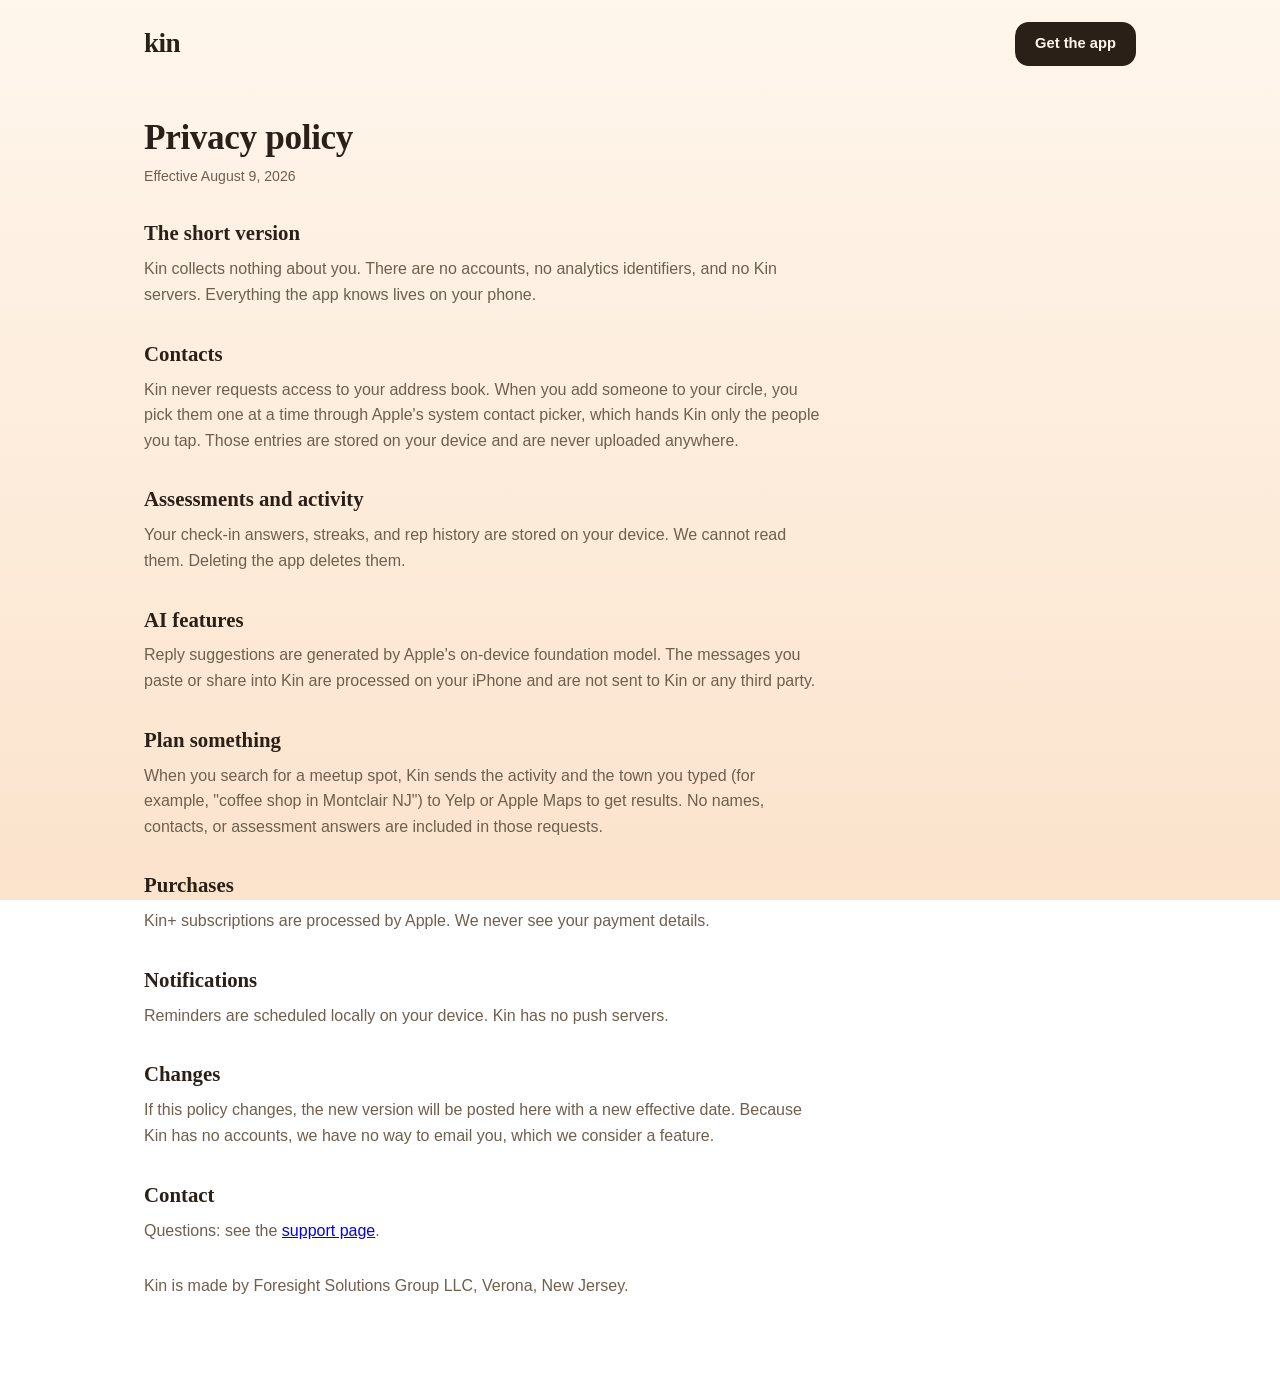
==== privacy.html @ 1153093e "Kin marketing site: static one-pager with privacy, terms, support Dawn palette and serif display por" ====
<!doctype html>
<html lang="en">
<head>
<meta charset="utf-8">
<meta name="viewport" content="width=device-width, initial-scale=1">
<title>Privacy — Kin</title>
<link rel="icon" type="image/png" href="assets/icon.png">
<link rel="stylesheet" href="styles.css">
</head>
<body>
<div class="wrap">
  <nav>
    <a class="wordmark" href="/">kin</a>
    <a class="nav-cta" href="index.html#get">Get the app</a>
  </nav>

  <div class="legal">
    <h1>Privacy policy</h1>
    <p class="small">Effective August 9, 2026</p>

    <h2>The short version</h2>
    <p>Kin collects nothing about you. There are no accounts, no analytics
    identifiers, and no Kin servers. Everything the app knows lives on your
    phone.</p>

    <h2>Contacts</h2>
    <p>Kin never requests access to your address book. When you add someone to
    your circle, you pick them one at a time through Apple's system contact
    picker, which hands Kin only the people you tap. Those entries are stored
    on your device and are never uploaded anywhere.</p>

    <h2>Assessments and activity</h2>
    <p>Your check-in answers, streaks, and rep history are stored on your
    device. We cannot read them. Deleting the app deletes them.</p>

    <h2>AI features</h2>
    <p>Reply suggestions are generated by Apple's on-device foundation model.
    The messages you paste or share into Kin are processed on your iPhone and
    are not sent to Kin or any third party.</p>

    <h2>Plan something</h2>
    <p>When you search for a meetup spot, Kin sends the activity and the town
    you typed (for example, "coffee shop in Montclair NJ") to Yelp or Apple
    Maps to get results. No names, contacts, or assessment answers are
    included in those requests.</p>

    <h2>Purchases</h2>
    <p>Kin+ subscriptions are processed by Apple. We never see your payment
    details.</p>

    <h2>Notifications</h2>
    <p>Reminders are scheduled locally on your device. Kin has no push
    servers.</p>

    <h2>Changes</h2>
    <p>If this policy changes, the new version will be posted here with a new
    effective date. Because Kin has no accounts, we have no way to email you,
    which we consider a feature.</p>

    <h2>Contact</h2>
    <p>Questions: see the <a href="support.html">support page</a>.</p>

    <p style="margin-top: 30px;">Kin is made by Foresight Solutions Group LLC,
    Verona, New Jersey.</p>
  </div>
</div>
</body>
</html>
---- styles.css ----
/* Kin site — tokens ported 1:1 from the iOS app (Theme.swift). The dawn
   palette and serif display are the app's locked identity, carried to the
   web, not a template default. unslop-ignore */
:root {
  --bg-top: #fff6ec;      /* unslop-ignore: app brand token */
  --bg-bottom: #fbe3cc;   /* unslop-ignore: app brand token */
  --ink: #2a2018;
  --dim: #6e5f4e;
  --card: #ffffff;
  --ember: #a85e2c;
  --spruce: #2f7e72;
  --rose: #b14a55;
  --ochre: #8a6b3d;
  --radius: 20px;
  --serif: ui-serif, "New York", Georgia, "Times New Roman", serif; /* unslop-ignore: matches app's SF Serif */
  --sans: -apple-system, BlinkMacSystemFont, "Segoe UI", Roboto, sans-serif;
}

* { margin: 0; padding: 0; box-sizing: border-box; }

body {
  font-family: var(--sans);
  color: var(--ink);
  background: linear-gradient(180deg, var(--bg-top) 0%, var(--bg-bottom) 100%);
  background-attachment: fixed;
  line-height: 1.6;
  -webkit-font-smoothing: antialiased;
}

.wrap { max-width: 1040px; margin: 0 auto; padding: 0 24px; }

/* Nav */
nav {
  display: flex; align-items: center; justify-content: space-between;
  padding: 22px 0;
}
.wordmark {
  font-family: var(--serif); font-weight: 700; font-size: 1.7rem;
  color: var(--ink); text-decoration: none; letter-spacing: -0.02em;
}
.nav-cta {
  font-size: 0.92rem; font-weight: 600; color: var(--bg-top);
  background: var(--ink); text-decoration: none;
  padding: 10px 20px; border-radius: 14px;
}

/* Type */
h1 {
  font-family: var(--serif); font-weight: 600; letter-spacing: -0.01em;
  font-size: clamp(2.4rem, 6vw, 3.9rem); line-height: 1.12;
}
h2 {
  font-family: var(--serif); font-weight: 600;
  font-size: clamp(1.7rem, 4vw, 2.4rem); line-height: 1.2;
}
h3 { font-size: 1.05rem; font-weight: 700; }
.lede { font-size: 1.15rem; color: var(--dim); max-width: 34em; }
.dim { color: var(--dim); }
.small { font-size: 0.88rem; }

section { padding: 64px 0; }

/* Chips (rep types) */
.chip {
  display: inline-block; font-size: 0.7rem; font-weight: 800;
  letter-spacing: 0.13em; color: #fff; border-radius: 999px;
  padding: 5px 14px; text-transform: uppercase;
}
.chip.ember { background: var(--ember); }
.chip.spruce { background: var(--spruce); }
.chip.rose { background: var(--rose); }
.chip.ochre { background: var(--ochre); }

/* Cards */
.card {
  background: var(--card); border-radius: var(--radius);
  padding: 28px; box-shadow: 0 10px 32px rgba(42, 32, 24, 0.07);
}

/* Evidence card, same motif as the app's onboarding */
.evidence { position: relative; padding-left: 34px; max-width: 560px; }
.evidence::before {
  content: ""; position: absolute; left: 16px; top: 22px; bottom: 22px;
  width: 3px; border-radius: 2px; background: var(--ember);
}
.evidence .big {
  font-family: var(--serif); font-weight: 700; font-size: 3.6rem;
  color: var(--ember); line-height: 1;
}

/* Feature rows */
.feature {
  display: grid; grid-template-columns: 1fr 1fr; gap: 48px;
  align-items: center; padding: 48px 0;
}
.feature .num {
  font-family: var(--serif); font-size: 1rem; color: var(--dim);
}
.feature h2 { margin: 6px 0 14px; }
.feature p { color: var(--dim); max-width: 30em; }
@media (max-width: 760px) {
  .feature { grid-template-columns: 1fr; gap: 24px; }
}

/* Phone frame */
.phone {
  width: min(320px, 82vw); margin: 0 auto; display: block;
  border-radius: 44px; border: 10px solid var(--ink);
  box-shadow: 0 24px 60px rgba(42, 32, 24, 0.22);
}

/* Pricing */
.plans { display: grid; grid-template-columns: 1fr 1fr; gap: 24px; }
@media (max-width: 760px) { .plans { grid-template-columns: 1fr; } }
.plans ul { list-style: none; margin-top: 14px; }
.plans li { padding: 6px 0 6px 26px; position: relative; color: var(--dim); }
.plans li::before {
  content: ""; position: absolute; left: 4px; top: 14px;
  width: 8px; height: 8px; border-radius: 50%; background: var(--spruce);
}
.price { font-family: var(--serif); font-size: 1.6rem; font-weight: 700; }

/* Buttons */
.btn {
  display: inline-block; text-decoration: none; font-weight: 700;
  padding: 15px 30px; border-radius: 16px; font-size: 1rem;
}
.btn.primary { background: var(--ink); color: var(--bg-top); }
.btn.soon {
  background: none; border: 1.5px solid var(--dim); color: var(--dim);
  cursor: default;
}

/* Footer */
footer {
  padding: 44px 0 60px; color: var(--dim); font-size: 0.9rem;
}
footer a { color: var(--dim); }
footer .links { display: flex; gap: 22px; flex-wrap: wrap; margin-bottom: 14px; }

/* Legal pages */
.legal { max-width: 680px; padding: 30px 0 70px; }
.legal h1 { font-size: 2.2rem; margin-bottom: 8px; }
.legal h2 { font-size: 1.3rem; margin: 34px 0 10px; }
.legal p, .legal li { color: var(--dim); margin-bottom: 12px; }
.legal ul { padding-left: 22px; }
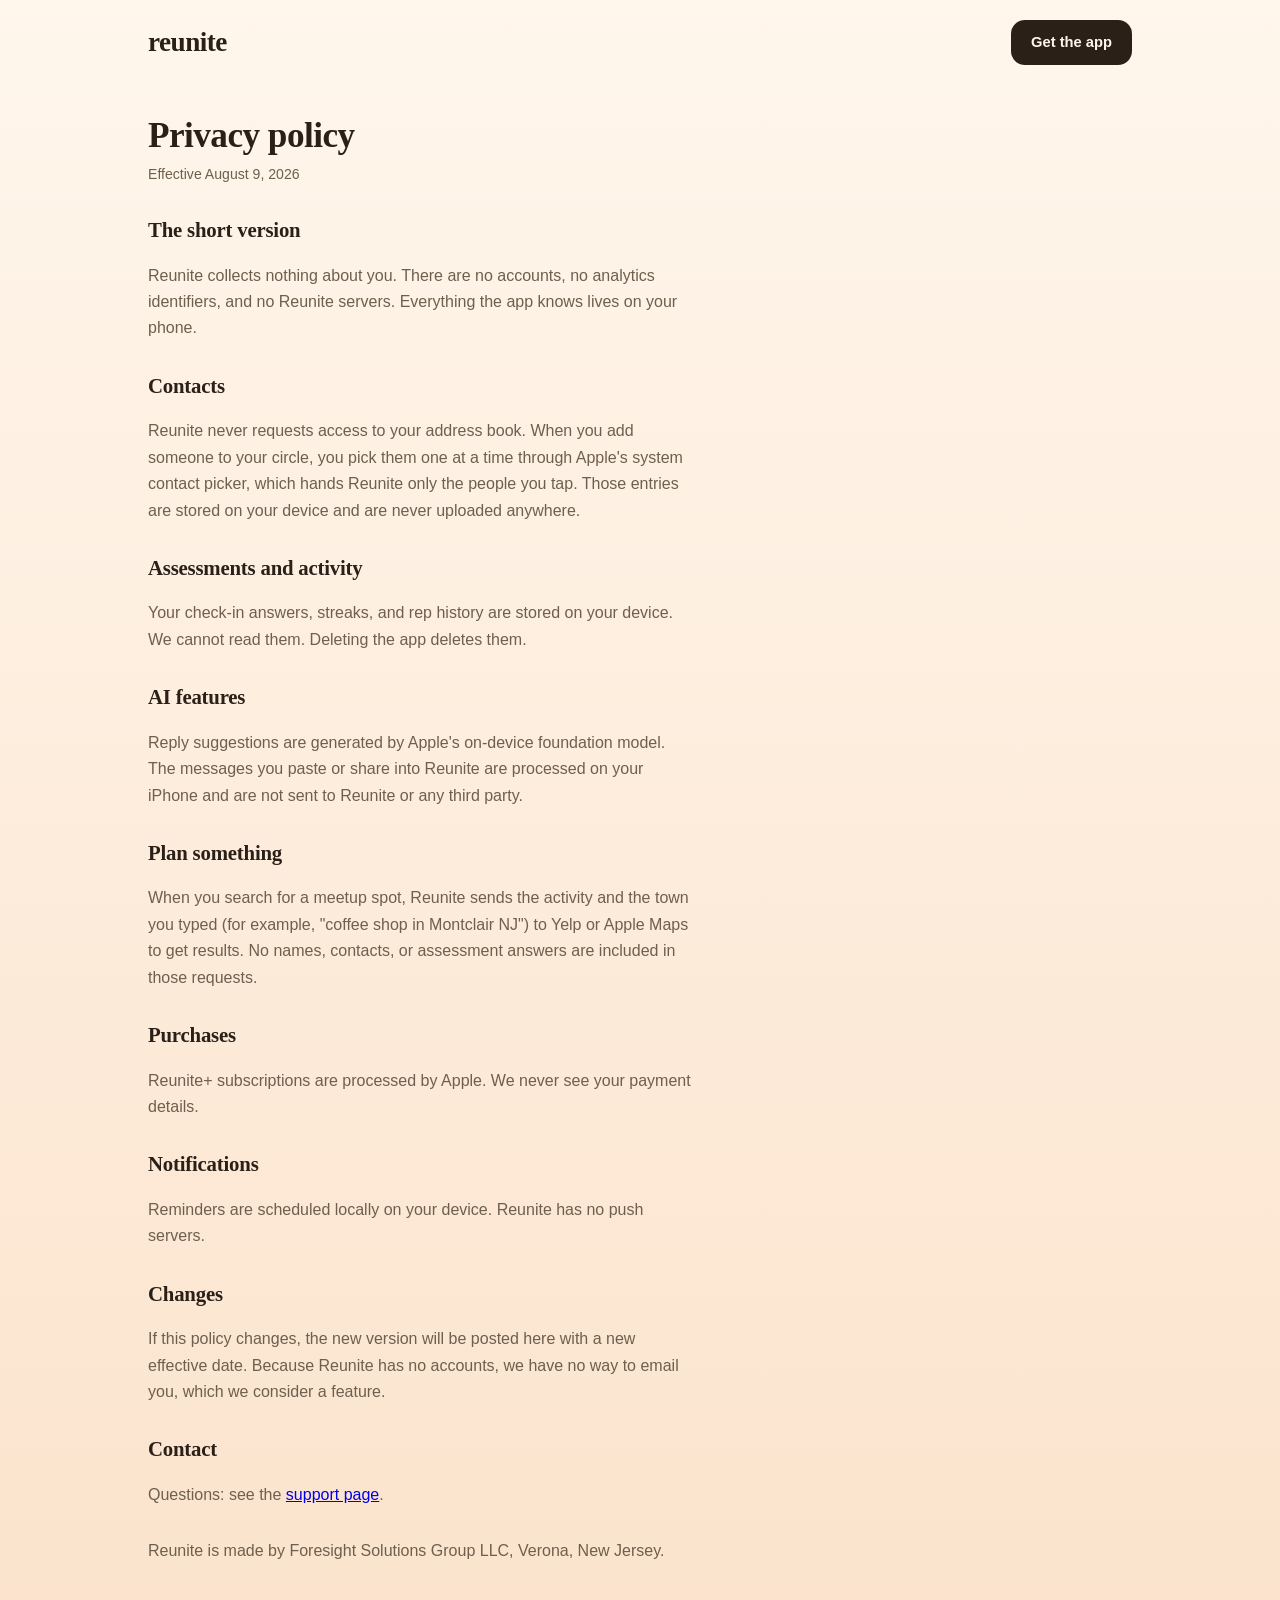
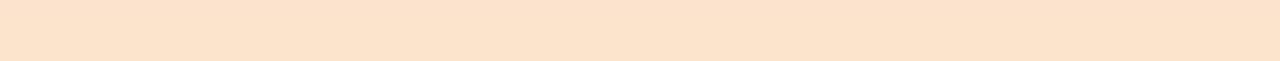
==== commit bab9d6e1: "Rebrand to Reunite: wordmark, copy, fresh screenshots, new icon Kin collided with a growing same-nam" ====
--- a/privacy.html
+++ b/privacy.html
@@ -3,14 +3,14 @@
 <head>
 <meta charset="utf-8">
 <meta name="viewport" content="width=device-width, initial-scale=1">
-<title>Privacy — Kin</title>
+<title>Privacy — Reunite</title>
 <link rel="icon" type="image/png" href="assets/icon.png">
 <link rel="stylesheet" href="styles.css">
 </head>
 <body>
 <div class="wrap">
   <nav>
-    <a class="wordmark" href="/">kin</a>
+    <a class="wordmark" href="/">reunite</a>
     <a class="nav-cta" href="index.html#get">Get the app</a>
   </nav>
 
@@ -19,14 +19,14 @@
     <p class="small">Effective August 9, 2026</p>
 
     <h2>The short version</h2>
-    <p>Kin collects nothing about you. There are no accounts, no analytics
-    identifiers, and no Kin servers. Everything the app knows lives on your
+    <p>Reunite collects nothing about you. There are no accounts, no analytics
+    identifiers, and no Reunite servers. Everything the app knows lives on your
     phone.</p>
 
     <h2>Contacts</h2>
-    <p>Kin never requests access to your address book. When you add someone to
+    <p>Reunite never requests access to your address book. When you add someone to
     your circle, you pick them one at a time through Apple's system contact
-    picker, which hands Kin only the people you tap. Those entries are stored
+    picker, which hands Reunite only the people you tap. Those entries are stored
     on your device and are never uploaded anywhere.</p>
 
     <h2>Assessments and activity</h2>
@@ -35,32 +35,32 @@
 
     <h2>AI features</h2>
     <p>Reply suggestions are generated by Apple's on-device foundation model.
-    The messages you paste or share into Kin are processed on your iPhone and
-    are not sent to Kin or any third party.</p>
+    The messages you paste or share into Reunite are processed on your iPhone and
+    are not sent to Reunite or any third party.</p>
 
     <h2>Plan something</h2>
-    <p>When you search for a meetup spot, Kin sends the activity and the town
+    <p>When you search for a meetup spot, Reunite sends the activity and the town
     you typed (for example, "coffee shop in Montclair NJ") to Yelp or Apple
     Maps to get results. No names, contacts, or assessment answers are
     included in those requests.</p>
 
     <h2>Purchases</h2>
-    <p>Kin+ subscriptions are processed by Apple. We never see your payment
+    <p>Reunite+ subscriptions are processed by Apple. We never see your payment
     details.</p>
 
     <h2>Notifications</h2>
-    <p>Reminders are scheduled locally on your device. Kin has no push
+    <p>Reminders are scheduled locally on your device. Reunite has no push
     servers.</p>
 
     <h2>Changes</h2>
     <p>If this policy changes, the new version will be posted here with a new
-    effective date. Because Kin has no accounts, we have no way to email you,
+    effective date. Because Reunite has no accounts, we have no way to email you,
     which we consider a feature.</p>
 
     <h2>Contact</h2>
     <p>Questions: see the <a href="support.html">support page</a>.</p>
 
-    <p style="margin-top: 30px;">Kin is made by Foresight Solutions Group LLC,
+    <p style="margin-top: 30px;">Reunite is made by Foresight Solutions Group LLC,
     Verona, New Jersey.</p>
   </div>
 </div>
--- a/styles.css
+++ b/styles.css
@@ -11,28 +11,69 @@
   --spruce: #2f7e72;
   --rose: #b14a55;
   --ochre: #8a6b3d;
+
+  /* One spacing scale, used everywhere. No ad-hoc margins. */
+  --s1: 8px;
+  --s2: 12px;
+  --s3: 20px;
+  --s4: 32px;
+  --s5: 52px;
+  --s6: 84px;
+  --s7: 136px;
+
   --radius: 20px;
+  --shadow: 0 10px 32px rgba(42, 32, 24, 0.07);
   --serif: ui-serif, "New York", Georgia, "Times New Roman", serif; /* unslop-ignore: matches app's SF Serif */
   --sans: -apple-system, BlinkMacSystemFont, "Segoe UI", Roboto, sans-serif;
 }
 
 * { margin: 0; padding: 0; box-sizing: border-box; }
+
+html {
+  /* Gradient on html so it spans the full document without
+     background-attachment: fixed, which stutters on iOS Safari. */
+  background: linear-gradient(180deg, var(--bg-top) 0%, var(--bg-bottom) 100%) no-repeat;
+  background-size: 100% 100%;
+  min-height: 100%;
+}
 
 body {
   font-family: var(--sans);
   color: var(--ink);
-  background: linear-gradient(180deg, var(--bg-top) 0%, var(--bg-bottom) 100%);
-  background-attachment: fixed;
-  line-height: 1.6;
+  line-height: 1.65;
   -webkit-font-smoothing: antialiased;
-}
-
-.wrap { max-width: 1040px; margin: 0 auto; padding: 0 24px; }
-
-/* Nav */
+  text-rendering: optimizeLegibility;
+}
+
+/* Horizontal container only — never touches vertical rhythm, so it can
+   sit on the same element as a section. */
+.wrap { max-width: 1024px; margin-inline: auto; padding-inline: var(--s3); }
+
+/* ---------- Type scale: 1.25 ratio, three display sizes, no in-betweens */
+h1 {
+  font-family: var(--serif); font-weight: 600; letter-spacing: -0.015em;
+  font-size: clamp(2.5rem, 6.5vw, 3.8rem); line-height: 1.08;
+  text-wrap: balance;
+}
+h2 {
+  font-family: var(--serif); font-weight: 600; letter-spacing: -0.01em;
+  font-size: clamp(1.65rem, 3.8vw, 2.3rem); line-height: 1.18;
+  text-wrap: balance;
+}
+h3 { font-size: 1.02rem; font-weight: 700; line-height: 1.35; }
+p { max-width: 34em; }
+.lede { font-size: 1.14rem; color: var(--dim); }
+.dim { color: var(--dim); }
+.small { font-size: 0.88rem; }
+
+/* Consistent gap after any heading block */
+h1 + p, h2 + p { margin-top: var(--s3); }
+h3 + p { margin-top: var(--s1); }
+
+/* ---------- Nav */
 nav {
   display: flex; align-items: center; justify-content: space-between;
-  padding: 22px 0;
+  padding: var(--s3) 0;
 }
 .wordmark {
   font-family: var(--serif); font-weight: 700; font-size: 1.7rem;
@@ -44,23 +85,14 @@
   padding: 10px 20px; border-radius: 14px;
 }
 
-/* Type */
-h1 {
-  font-family: var(--serif); font-weight: 600; letter-spacing: -0.01em;
-  font-size: clamp(2.4rem, 6vw, 3.9rem); line-height: 1.12;
-}
-h2 {
-  font-family: var(--serif); font-weight: 600;
-  font-size: clamp(1.7rem, 4vw, 2.4rem); line-height: 1.2;
-}
-h3 { font-size: 1.05rem; font-weight: 700; }
-.lede { font-size: 1.15rem; color: var(--dim); max-width: 34em; }
-.dim { color: var(--dim); }
-.small { font-size: 0.88rem; }
-
-section { padding: 64px 0; }
-
-/* Chips (rep types) */
+/* ---------- Sections: one rhythm for the whole page */
+section, header.hero { padding-block: var(--s5); }
+@media (min-width: 761px) {
+  section, header.hero { padding-block: var(--s6); }
+}
+.section-head { margin-bottom: var(--s4); }
+
+/* ---------- Chips (rep types) */
 .chip {
   display: inline-block; font-size: 0.7rem; font-weight: 800;
   letter-spacing: 0.13em; color: #fff; border-radius: 999px;
@@ -71,56 +103,93 @@
 .chip.rose { background: var(--rose); }
 .chip.ochre { background: var(--ochre); }
 
-/* Cards */
+/* ---------- Cards */
 .card {
   background: var(--card); border-radius: var(--radius);
-  padding: 28px; box-shadow: 0 10px 32px rgba(42, 32, 24, 0.07);
-}
-
-/* Evidence card, same motif as the app's onboarding */
-.evidence { position: relative; padding-left: 34px; max-width: 560px; }
-.evidence::before {
-  content: ""; position: absolute; left: 16px; top: 22px; bottom: 22px;
-  width: 3px; border-radius: 2px; background: var(--ember);
+  padding: var(--s4); box-shadow: var(--shadow);
+}
+.card .chip + p { margin-top: var(--s2); }
+.card-grid { display: grid; gap: var(--s3); }
+.card-grid.cols-4 { grid-template-columns: repeat(auto-fit, minmax(220px, 1fr)); }
+.card-grid.cols-3 { grid-template-columns: repeat(auto-fit, minmax(260px, 1fr)); }
+
+/* ---------- Evidence card, same motif as the app's onboarding */
+.evidence {
+  border-left: 3px solid var(--ember);
+  max-width: 620px;
+  padding: var(--s4);
+}
+.evidence .stat {
+  display: flex; align-items: baseline; gap: var(--s2); flex-wrap: wrap;
 }
 .evidence .big {
-  font-family: var(--serif); font-weight: 700; font-size: 3.6rem;
+  font-family: var(--serif); font-weight: 700; font-size: 3.8rem;
   color: var(--ember); line-height: 1;
 }
-
-/* Feature rows */
+.evidence .stat-label {
+  font-family: var(--serif); font-size: 1.3rem; font-weight: 600;
+  white-space: nowrap;
+}
+.evidence p { margin-top: var(--s2); }
+.evidence .cite {
+  margin-top: var(--s2); font-size: 0.85rem; font-weight: 600;
+  color: var(--ember);
+}
+
+/* ---------- Feature rows */
 .feature {
-  display: grid; grid-template-columns: 1fr 1fr; gap: 48px;
-  align-items: center; padding: 48px 0;
+  display: grid; grid-template-columns: 1fr 1fr; gap: var(--s5);
+  align-items: center; padding-block: var(--s4);
 }
 .feature .num {
-  font-family: var(--serif); font-size: 1rem; color: var(--dim);
-}
-.feature h2 { margin: 6px 0 14px; }
-.feature p { color: var(--dim); max-width: 30em; }
+  font-family: var(--serif); font-size: 0.95rem; color: var(--dim);
+  letter-spacing: 0.08em;
+}
+.feature .num + h2 { margin-top: var(--s1); }
+.feature h2 + p { margin-top: var(--s2); }
+.feature p { color: var(--dim); }
 @media (max-width: 760px) {
-  .feature { grid-template-columns: 1fr; gap: 24px; }
-}
-
-/* Phone frame */
+  .feature { grid-template-columns: 1fr; gap: var(--s4); }
+  /* Text before image on mobile, whatever the desktop order */
+  .feature .phone-slot { order: 2; }
+  .feature .copy { order: 1; }
+}
+
+/* ---------- Phone frame */
 .phone {
-  width: min(320px, 82vw); margin: 0 auto; display: block;
+  width: min(300px, 78vw); margin: 0 auto; display: block;
   border-radius: 44px; border: 10px solid var(--ink);
-  box-shadow: 0 24px 60px rgba(42, 32, 24, 0.22);
-}
-
-/* Pricing */
-.plans { display: grid; grid-template-columns: 1fr 1fr; gap: 24px; }
+  box-shadow: 0 24px 60px rgba(42, 32, 24, 0.2);
+}
+
+/* ---------- Sample rep callout */
+.sample {
+  max-width: 640px; margin: 0 auto; text-align: center;
+  padding: var(--s5) var(--s4);
+}
+.sample .rep {
+  font-family: var(--serif); font-size: 1.65rem; font-weight: 600;
+  line-height: 1.3; margin-top: var(--s3);
+}
+.sample .rep + p { margin: var(--s2) auto 0; }
+
+/* ---------- Pricing */
+.plans { display: grid; grid-template-columns: 1fr 1fr; gap: var(--s3); }
 @media (max-width: 760px) { .plans { grid-template-columns: 1fr; } }
-.plans ul { list-style: none; margin-top: 14px; }
-.plans li { padding: 6px 0 6px 26px; position: relative; color: var(--dim); }
+.plans ul { list-style: none; margin-top: var(--s3); }
+.plans li {
+  padding: 7px 0 7px 26px; position: relative; color: var(--dim);
+}
 .plans li::before {
-  content: ""; position: absolute; left: 4px; top: 14px;
+  content: ""; position: absolute; left: 4px; top: 16px;
   width: 8px; height: 8px; border-radius: 50%; background: var(--spruce);
 }
-.price { font-family: var(--serif); font-size: 1.6rem; font-weight: 700; }
-
-/* Buttons */
+.price {
+  font-family: var(--serif); font-size: 1.6rem; font-weight: 700;
+  margin-top: var(--s1);
+}
+
+/* ---------- Buttons */
 .btn {
   display: inline-block; text-decoration: none; font-weight: 700;
   padding: 15px 30px; border-radius: 16px; font-size: 1rem;
@@ -131,16 +200,30 @@
   cursor: default;
 }
 
-/* Footer */
+/* ---------- Hero */
+.hero-copy .lede { margin-top: var(--s3); }
+.hero-copy .btn { margin-top: var(--s4); }
+.hero-copy .beta-line { margin-top: var(--s2); }
+
+/* ---------- Final CTA */
+.cta { text-align: center; }
+.cta .lede { margin: var(--s3) auto 0; }
+.cta .btn { margin-top: var(--s4); }
+
+/* ---------- Footer */
 footer {
-  padding: 44px 0 60px; color: var(--dim); font-size: 0.9rem;
+  padding: var(--s5) 0 var(--s6); color: var(--dim); font-size: 0.9rem;
 }
 footer a { color: var(--dim); }
-footer .links { display: flex; gap: 22px; flex-wrap: wrap; margin-bottom: 14px; }
-
-/* Legal pages */
-.legal { max-width: 680px; padding: 30px 0 70px; }
-.legal h1 { font-size: 2.2rem; margin-bottom: 8px; }
-.legal h2 { font-size: 1.3rem; margin: 34px 0 10px; }
-.legal p, .legal li { color: var(--dim); margin-bottom: 12px; }
+footer .links {
+  display: flex; gap: var(--s3); flex-wrap: wrap; margin-bottom: var(--s2);
+}
+footer p + p { margin-top: var(--s1); }
+
+/* ---------- Legal pages */
+.legal { max-width: 680px; padding: var(--s4) 0 var(--s6); }
+.legal h1 { font-size: 2.2rem; }
+.legal h1 + .small { margin-top: var(--s1); }
+.legal h2 { font-size: 1.3rem; margin: var(--s4) 0 var(--s2); }
+.legal p, .legal li { color: var(--dim); margin-bottom: var(--s2); }
 .legal ul { padding-left: 22px; }
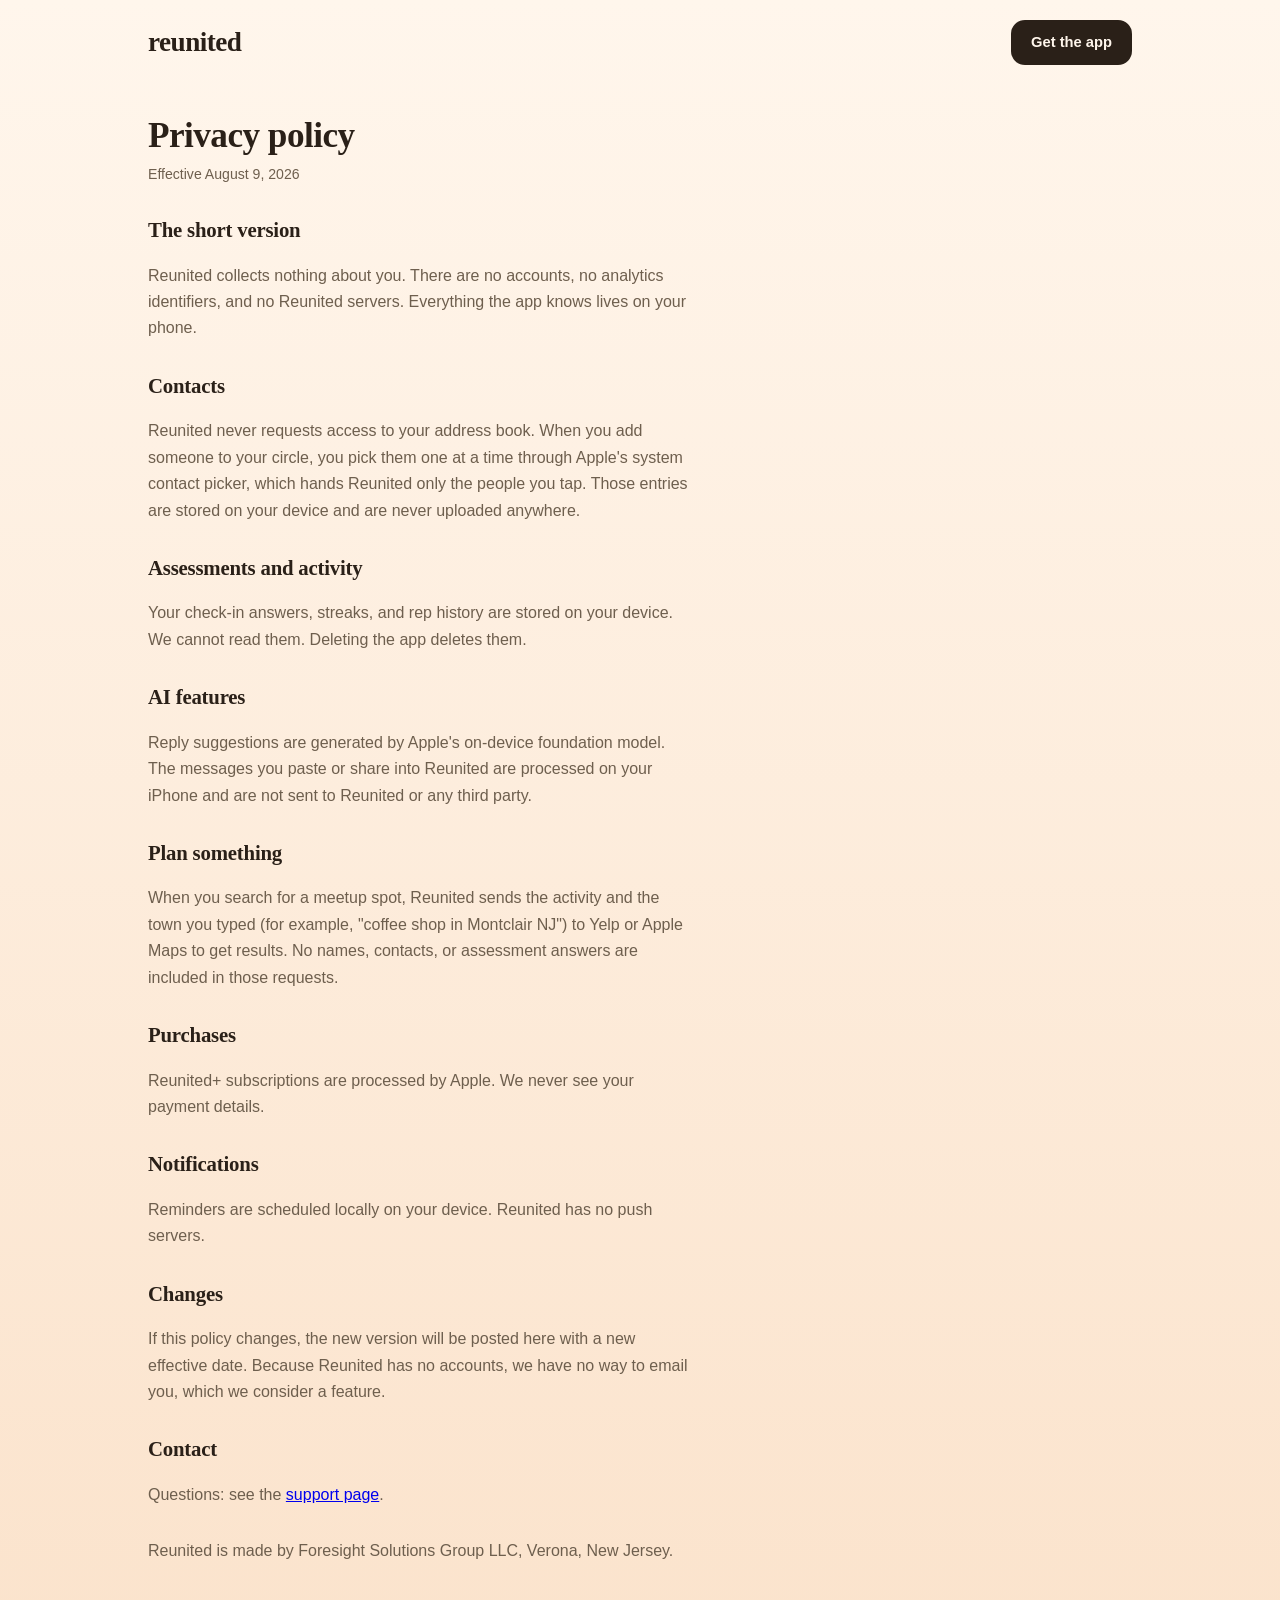
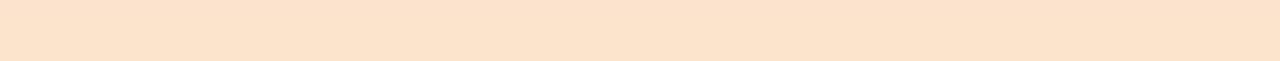
==== commit dad523f8: "Reunited: final name form, done-screen feature, the song The brand is now the payoff word. New featu" ====
--- a/privacy.html
+++ b/privacy.html
@@ -3,14 +3,14 @@
 <head>
 <meta charset="utf-8">
 <meta name="viewport" content="width=device-width, initial-scale=1">
-<title>Privacy — Reunite</title>
+<title>Privacy — Reunited</title>
 <link rel="icon" type="image/png" href="assets/icon.png">
 <link rel="stylesheet" href="styles.css">
 </head>
 <body>
 <div class="wrap">
   <nav>
-    <a class="wordmark" href="/">reunite</a>
+    <a class="wordmark" href="/">reunited</a>
     <a class="nav-cta" href="index.html#get">Get the app</a>
   </nav>
 
@@ -19,14 +19,14 @@
     <p class="small">Effective August 9, 2026</p>
 
     <h2>The short version</h2>
-    <p>Reunite collects nothing about you. There are no accounts, no analytics
-    identifiers, and no Reunite servers. Everything the app knows lives on your
+    <p>Reunited collects nothing about you. There are no accounts, no analytics
+    identifiers, and no Reunited servers. Everything the app knows lives on your
     phone.</p>
 
     <h2>Contacts</h2>
-    <p>Reunite never requests access to your address book. When you add someone to
+    <p>Reunited never requests access to your address book. When you add someone to
     your circle, you pick them one at a time through Apple's system contact
-    picker, which hands Reunite only the people you tap. Those entries are stored
+    picker, which hands Reunited only the people you tap. Those entries are stored
     on your device and are never uploaded anywhere.</p>
 
     <h2>Assessments and activity</h2>
@@ -35,32 +35,32 @@
 
     <h2>AI features</h2>
     <p>Reply suggestions are generated by Apple's on-device foundation model.
-    The messages you paste or share into Reunite are processed on your iPhone and
-    are not sent to Reunite or any third party.</p>
+    The messages you paste or share into Reunited are processed on your iPhone and
+    are not sent to Reunited or any third party.</p>
 
     <h2>Plan something</h2>
-    <p>When you search for a meetup spot, Reunite sends the activity and the town
+    <p>When you search for a meetup spot, Reunited sends the activity and the town
     you typed (for example, "coffee shop in Montclair NJ") to Yelp or Apple
     Maps to get results. No names, contacts, or assessment answers are
     included in those requests.</p>
 
     <h2>Purchases</h2>
-    <p>Reunite+ subscriptions are processed by Apple. We never see your payment
+    <p>Reunited+ subscriptions are processed by Apple. We never see your payment
     details.</p>
 
     <h2>Notifications</h2>
-    <p>Reminders are scheduled locally on your device. Reunite has no push
+    <p>Reminders are scheduled locally on your device. Reunited has no push
     servers.</p>
 
     <h2>Changes</h2>
     <p>If this policy changes, the new version will be posted here with a new
-    effective date. Because Reunite has no accounts, we have no way to email you,
+    effective date. Because Reunited has no accounts, we have no way to email you,
     which we consider a feature.</p>
 
     <h2>Contact</h2>
     <p>Questions: see the <a href="support.html">support page</a>.</p>
 
-    <p style="margin-top: 30px;">Reunite is made by Foresight Solutions Group LLC,
+    <p style="margin-top: 30px;">Reunited is made by Foresight Solutions Group LLC,
     Verona, New Jersey.</p>
   </div>
 </div>
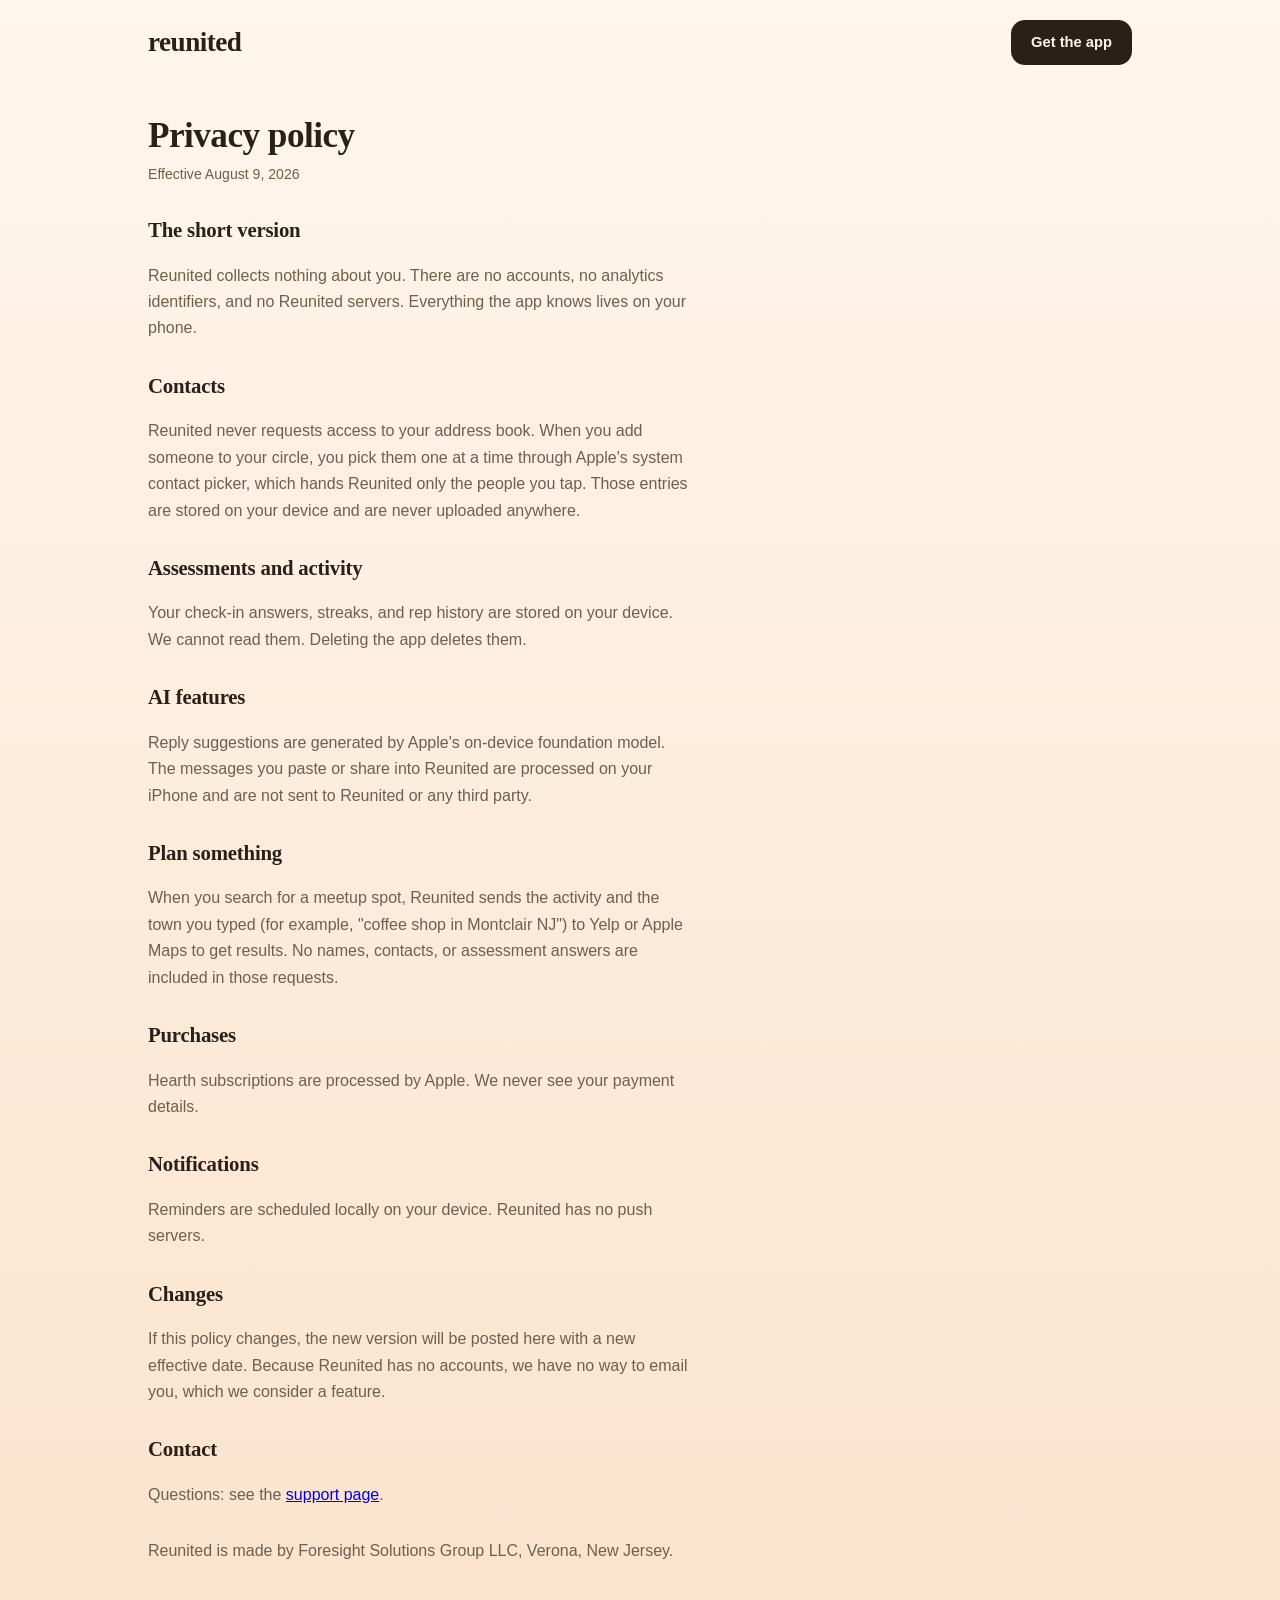
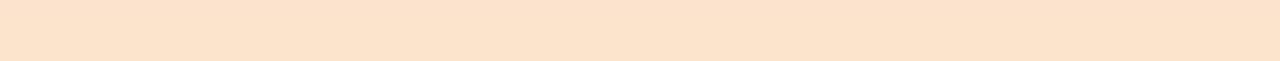
==== commit 63cc3242: "Site: premium tier is Hearth on the legal pages too" ====
--- a/privacy.html
+++ b/privacy.html
@@ -45,7 +45,7 @@
     included in those requests.</p>
 
     <h2>Purchases</h2>
-    <p>Reunited+ subscriptions are processed by Apple. We never see your payment
+    <p>Hearth subscriptions are processed by Apple. We never see your payment
     details.</p>
 
     <h2>Notifications</h2>
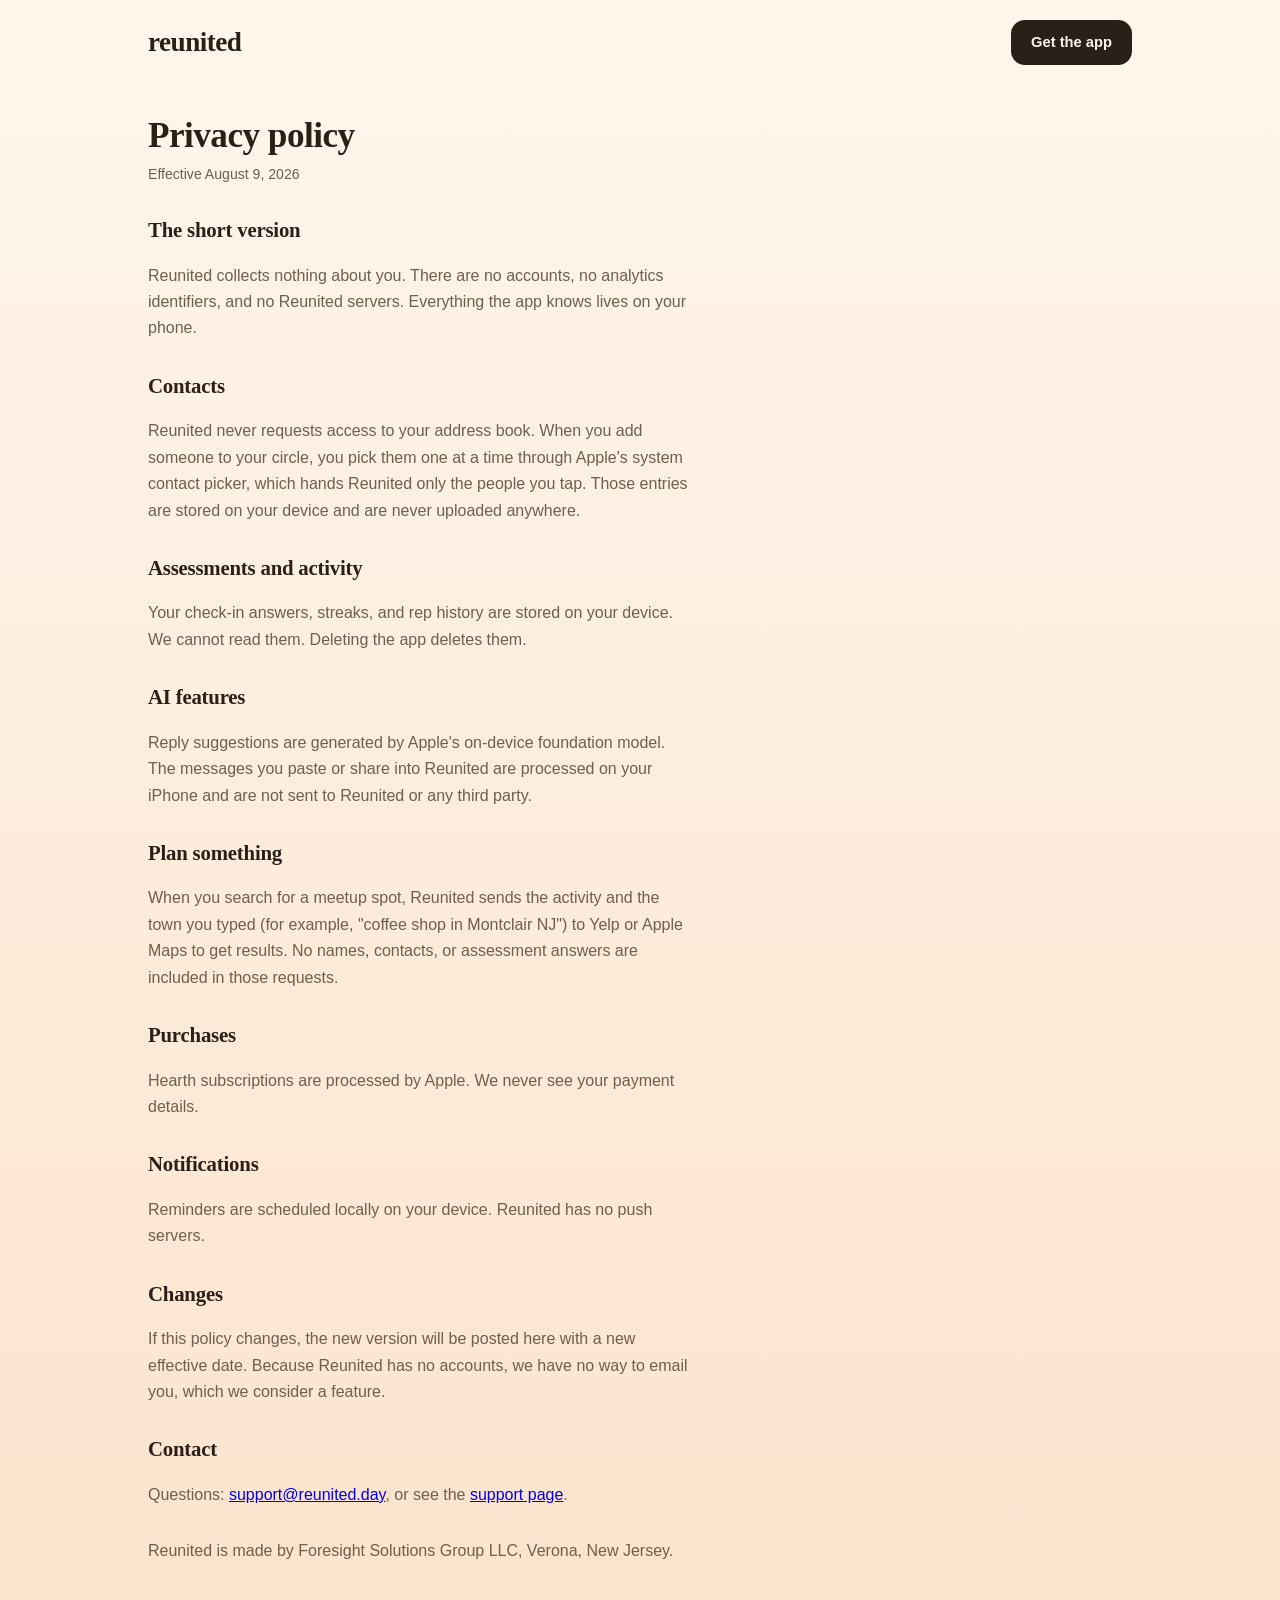
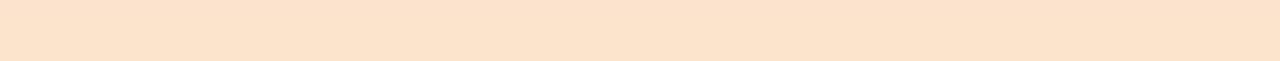
==== commit be4e5d07: "Waitlist capture, a support page worth reading, and one pricing decision The beta ask was "email us " ====
--- a/privacy.html
+++ b/privacy.html
@@ -58,7 +58,7 @@
     which we consider a feature.</p>
 
     <h2>Contact</h2>
-    <p>Questions: see the <a href="support.html">support page</a>.</p>
+    <p>Questions: <a href="mailto:support@reunited.day">support@reunited.day</a>, or see the <a href="support.html">support page</a>.</p>
 
     <p style="margin-top: 30px;">Reunited is made by Foresight Solutions Group LLC,
     Verona, New Jersey.</p>
--- a/styles.css
+++ b/styles.css
@@ -85,17 +85,16 @@
   padding: 10px 20px; border-radius: 14px;
 }
 
-/* ---------- Sections: one rhythm for the whole page */
+/* ---------- Sections: one rhythm for the whole page. One value at every
+   width — the old desktop bump to 84px doubled to 168px of empty at each of
+   eight section boundaries, which read as gaps, not air. */
 section, header.hero { padding-block: var(--s5); }
-@media (min-width: 761px) {
-  section, header.hero { padding-block: var(--s6); }
-}
 .section-head { margin-bottom: var(--s4); }
 
 /* ---------- Chips (rep types) */
 .chip {
   display: inline-block; font-size: 0.7rem; font-weight: 800;
-  letter-spacing: 0.13em; color: #fff; border-radius: 999px;
+  letter-spacing: 0.13em; color: #fff; border-radius: 999px; /* unslop-ignore: the app's own capsule chip shape (Theme.swift), not a default */
   padding: 5px 14px; text-transform: uppercase;
 }
 .chip.ember { background: var(--ember); }
@@ -139,7 +138,7 @@
 /* ---------- Feature rows */
 .feature {
   display: grid; grid-template-columns: 1fr 1fr; gap: var(--s5);
-  align-items: center; padding-block: var(--s4);
+  align-items: center; padding-block: var(--s2);
 }
 .feature .num {
   font-family: var(--serif); font-size: 0.95rem; color: var(--dim);
@@ -161,6 +160,13 @@
   border-radius: 44px; border: 10px solid var(--ink);
   box-shadow: 0 24px 60px rgba(42, 32, 24, 0.2);
 }
+/* Inside a feature row the phone drops to 260px: at 300 every row ran 693px
+   tall and left ~430px of dead air beside a 200px copy block, five times
+   over. Scaled down, not cropped — a height cap with object-fit sliced
+   screenshots mid-button. The hero phone keeps full size; the h1 beside it
+   fills that row. */
+.feature .phone { width: min(260px, 74vw); }
+.hero .phone { width: min(300px, 78vw); }
 
 /* ---------- Sample rep callout */
 .sample {
@@ -173,21 +179,63 @@
 }
 .sample .rep + p { margin: var(--s2) auto 0; }
 
-/* ---------- Pricing */
-.plans { display: grid; grid-template-columns: 1fr 1fr; gap: var(--s3); }
+/* ---------- Pricing. Two cards, one decision: Hearth is the one being
+   sold, so it carries the keyline and the trial chip; Free states its own
+   price plainly so the two cards share a baseline instead of Free looking
+   like a stub. Plan names are set in the serif because they are names. */
+.plans {
+  display: grid; grid-template-columns: 1fr 1fr; gap: var(--s3);
+  max-width: 880px; margin-inline: auto;
+}
 @media (max-width: 760px) { .plans { grid-template-columns: 1fr; } }
+.plans .card { padding: var(--s4) var(--s4) var(--s4); }
+.plans h3 {
+  font-family: var(--serif); font-size: 1.45rem; font-weight: 600;
+  letter-spacing: -0.01em;
+}
+.plans .card.featured {
+  border: 1.5px solid var(--ember);
+  position: relative;
+}
+.trial-chip {
+  position: absolute; top: -12px; right: 20px;
+  font-size: 0.66rem; font-weight: 800; letter-spacing: 0.12em;
+  text-transform: uppercase; color: #fff; background: var(--ember);
+  padding: 4px 12px; border-radius: 999px; /* unslop-ignore: matches the app's capsule chips */
+}
 .plans ul { list-style: none; margin-top: var(--s3); }
 .plans li {
-  padding: 7px 0 7px 26px; position: relative; color: var(--dim);
+  padding: 8px 0 8px 26px; position: relative; color: var(--dim);
+  font-size: 0.97rem; line-height: 1.5;
 }
 .plans li::before {
-  content: ""; position: absolute; left: 4px; top: 16px;
+  content: ""; position: absolute; left: 4px; top: 17px;
   width: 8px; height: 8px; border-radius: 50%; background: var(--spruce);
 }
 .price {
-  font-family: var(--serif); font-size: 1.6rem; font-weight: 700;
-  margin-top: var(--s1);
-}
+  font-family: var(--serif); font-size: 1.9rem; font-weight: 700;
+  margin-top: var(--s2); line-height: 1.1;
+}
+.price .per { font-size: 1rem; font-weight: 600; color: var(--dim); }
+.price + .small { margin-top: 4px; }
+
+/* ---------- Waitlist capture */
+.waitlist {
+  display: flex; gap: var(--s2); justify-content: center; flex-wrap: wrap;
+  margin-top: var(--s4);
+}
+.waitlist input {
+  font: inherit; font-size: 1rem; color: var(--ink);
+  background: var(--card); border: 1.5px solid rgba(42, 32, 24, 0.18);
+  border-radius: 16px; padding: 14px 18px; width: min(340px, 100%);
+}
+.waitlist input:focus {
+  outline: 2px solid var(--ember); outline-offset: 1px; border-color: transparent;
+}
+.waitlist input::placeholder { color: var(--dim); opacity: 0.7; }
+.waitlist .btn { margin-top: 0; }
+.waitlist-note { margin-top: var(--s2); }
+.waitlist-note a { color: var(--ember); }
 
 /* ---------- Buttons */
 .btn {
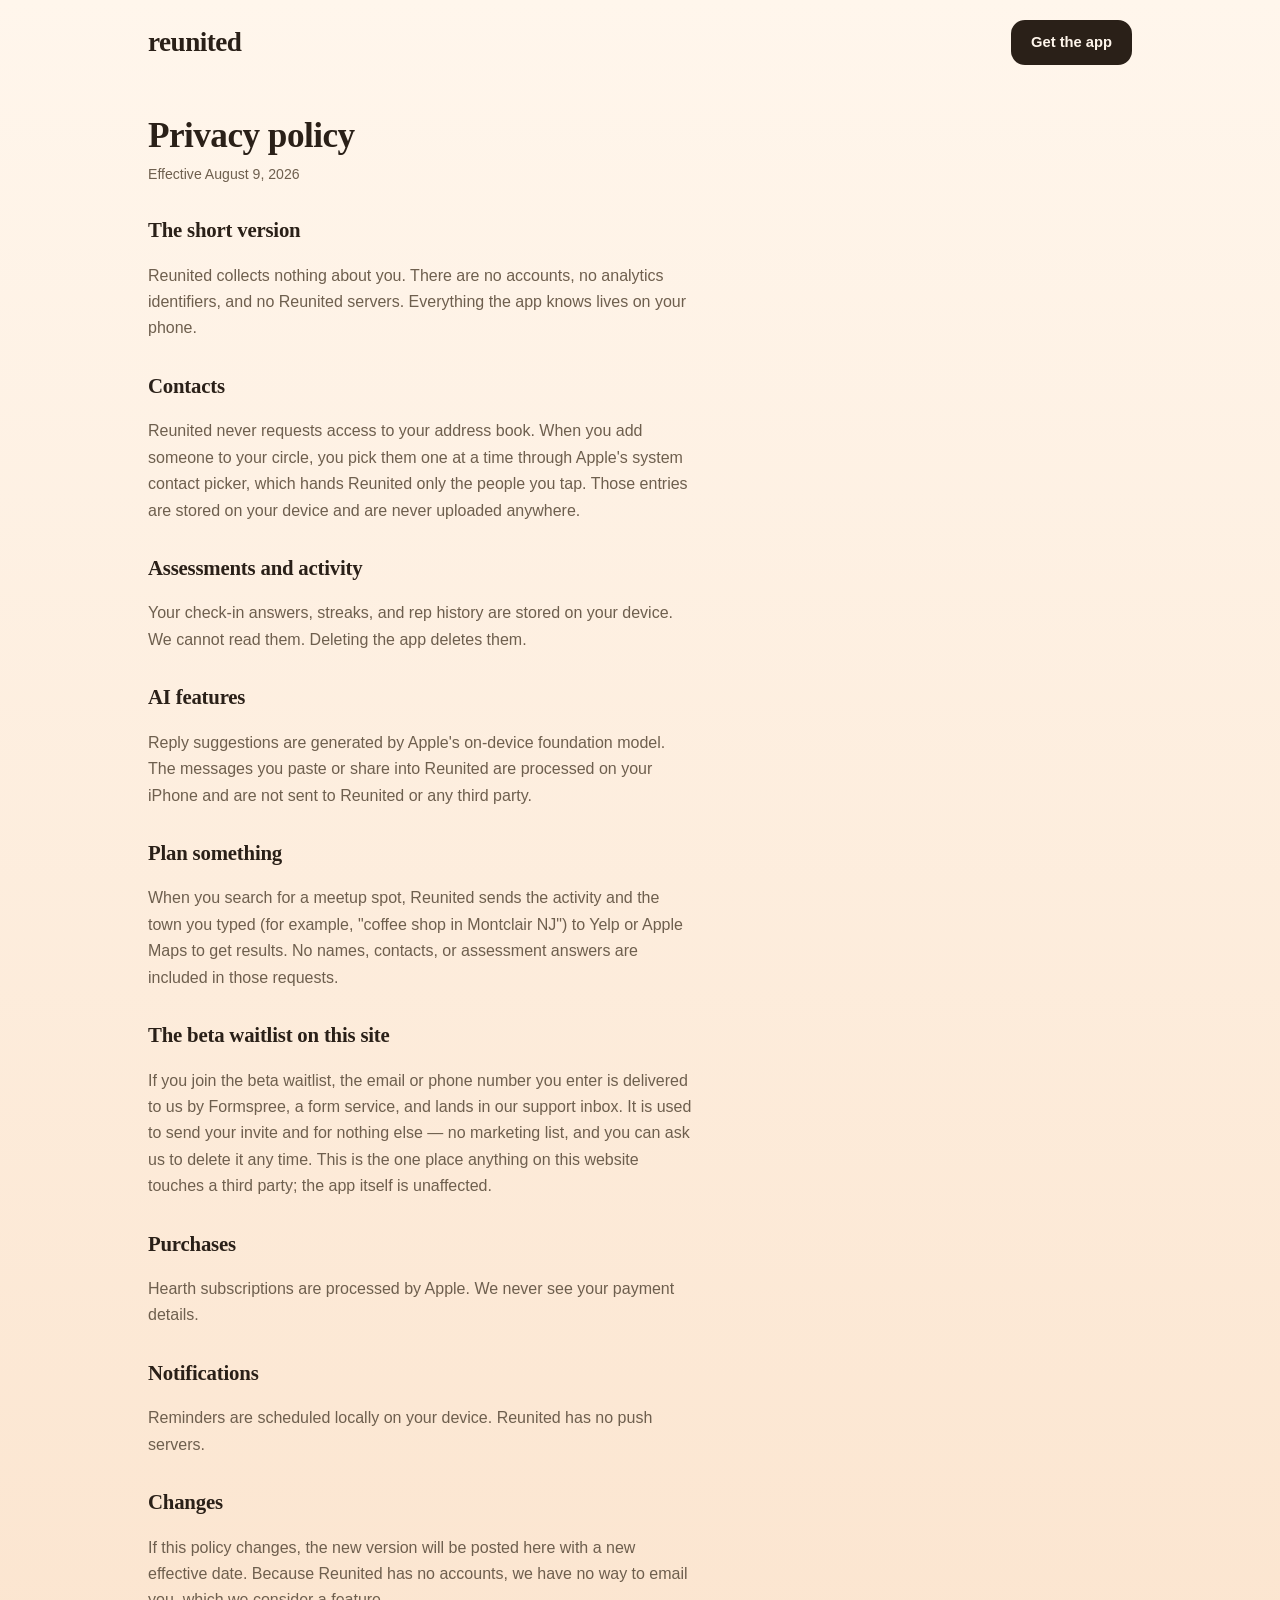
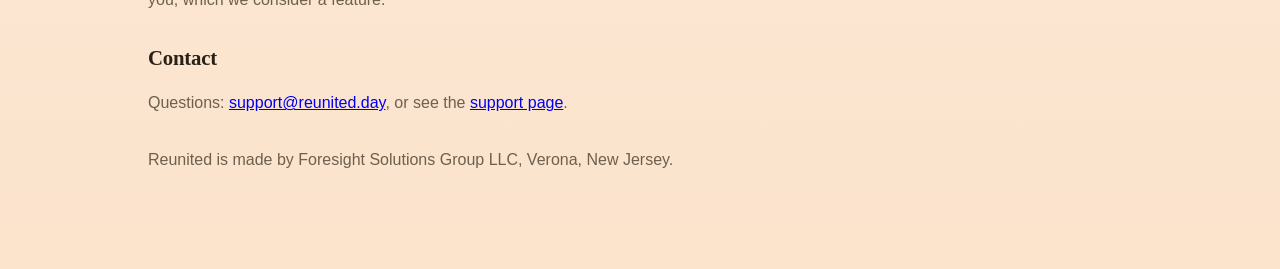
==== commit f73bc02f: "Turn the waitlist live on Formspree, and say so in the privacy policy The endpoint is set, so submis" ====
--- a/privacy.html
+++ b/privacy.html
@@ -44,6 +44,14 @@
     Maps to get results. No names, contacts, or assessment answers are
     included in those requests.</p>
 
+    <h2>The beta waitlist on this site</h2>
+    <p>If you join the beta waitlist, the email or phone number you enter is
+    delivered to us by Formspree, a form service, and lands in our support
+    inbox. It is used to send your invite and for nothing else — no marketing
+    list, and you can ask us to delete it any time. This is the one place
+    anything on this website touches a third party; the app itself is
+    unaffected.</p>
+
     <h2>Purchases</h2>
     <p>Hearth subscriptions are processed by Apple. We never see your payment
     details.</p>
--- a/styles.css
+++ b/styles.css
@@ -275,3 +275,8 @@
 .legal h2 { font-size: 1.3rem; margin: var(--s4) 0 var(--s2); }
 .legal p, .legal li { color: var(--dim); margin-bottom: var(--s2); }
 .legal ul { padding-left: 22px; }
+
+/* Waitlist success line (in-page mode only) */
+.waitlist-done {
+  margin-top: var(--s4); font-weight: 600; color: var(--spruce);
+}
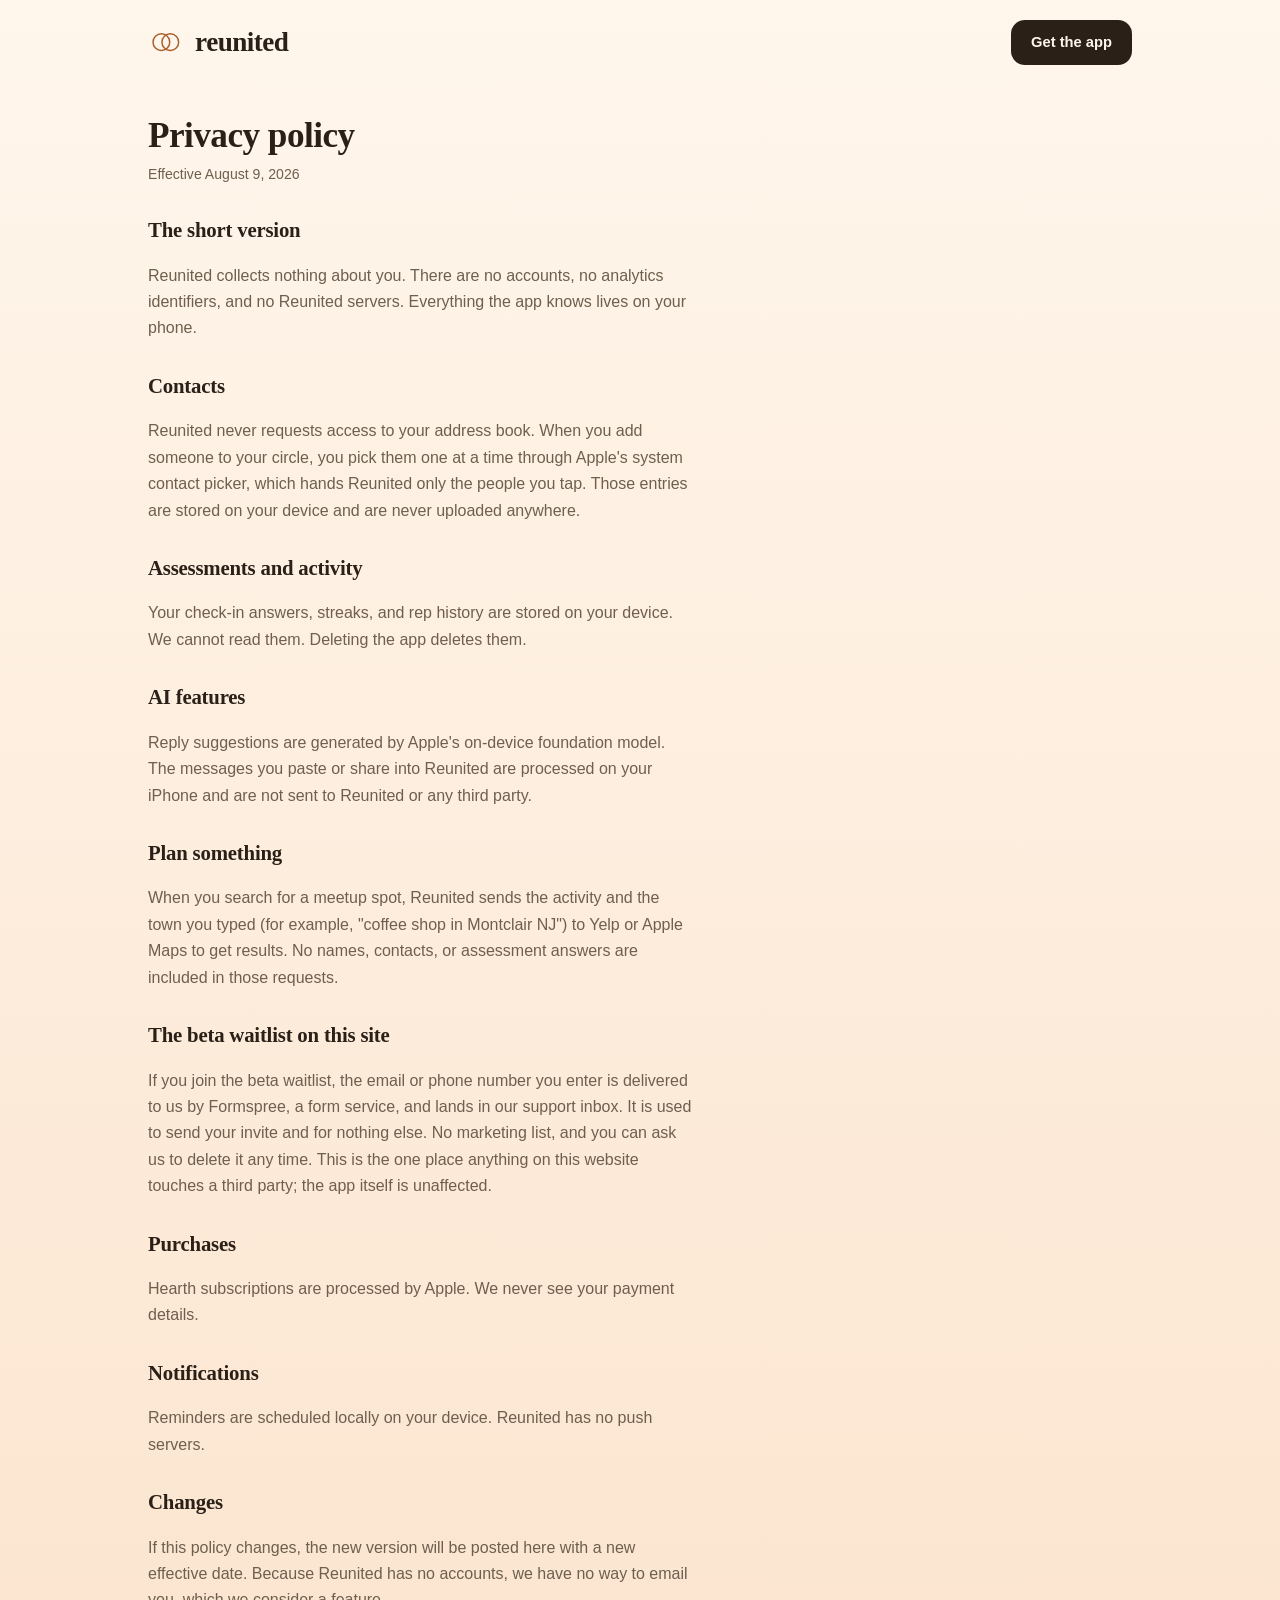
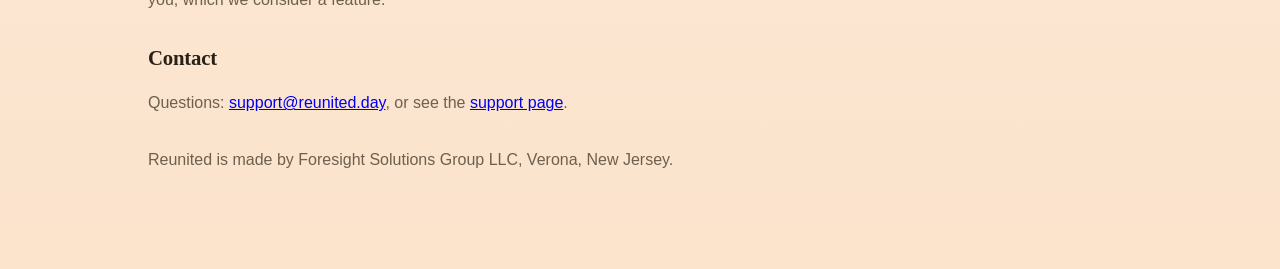
==== commit 9f2d7b39: "Build the brand assets and use them everywhere The mark existed only as inline SVG on one page, the " ====
--- a/privacy.html
+++ b/privacy.html
@@ -3,14 +3,21 @@
 <head>
 <meta charset="utf-8">
 <meta name="viewport" content="width=device-width, initial-scale=1">
-<title>Privacy — Reunited</title>
-<link rel="icon" type="image/png" href="assets/icon.png">
+<title>Privacy: Reunited</title>
+<link rel="icon" href="assets/favicon.svg" type="image/svg+xml">
+<link rel="icon" href="assets/icon.png" sizes="512x512" type="image/png">
+<link rel="apple-touch-icon" href="assets/icon.png">
 <link rel="stylesheet" href="styles.css">
 </head>
 <body>
 <div class="wrap">
   <nav>
-    <a class="wordmark" href="/">reunited</a>
+    <a class="wordmark" href="/">
+      <svg class="mark" viewBox="0 0 64 40" aria-hidden="true" focusable="false">
+        <circle cx="24" cy="20" r="15"/><circle cx="40" cy="20" r="15"/>
+      </svg>
+      <span>reunited</span>
+    </a>
     <a class="nav-cta" href="index.html#get">Get the app</a>
   </nav>
 
@@ -47,7 +54,7 @@
     <h2>The beta waitlist on this site</h2>
     <p>If you join the beta waitlist, the email or phone number you enter is
     delivered to us by Formspree, a form service, and lands in our support
-    inbox. It is used to send your invite and for nothing else — no marketing
+    inbox. It is used to send your invite and for nothing else. No marketing
     list, and you can ask us to delete it any time. This is the one place
     anything on this website touches a third party; the app itself is
     unaffected.</p>
--- a/styles.css
+++ b/styles.css
@@ -11,6 +11,7 @@
   --spruce: #2f7e72;
   --rose: #b14a55;
   --ochre: #8a6b3d;
+  --slate: #607094;
 
   /* One spacing scale, used everywhere. No ad-hoc margins. */
   --s1: 8px;
@@ -75,9 +76,16 @@
   display: flex; align-items: center; justify-content: space-between;
   padding: var(--s3) 0;
 }
+/* The lockup: mark then wordmark, one object on every page. page.css carries
+   the landing page's copy of this; the legal pages only load styles.css. */
 .wordmark {
+  display: inline-flex; align-items: center; gap: 0.42em;
   font-family: var(--serif); font-weight: 700; font-size: 1.7rem;
   color: var(--ink); text-decoration: none; letter-spacing: -0.02em;
+}
+.wordmark .mark {
+  height: 0.82em; width: auto; flex: none;
+  fill: none; stroke: var(--ember); stroke-width: 2.6;
 }
 .nav-cta {
   font-size: 0.92rem; font-weight: 600; color: var(--bg-top);
@@ -101,6 +109,7 @@
 .chip.spruce { background: var(--spruce); }
 .chip.rose { background: var(--rose); }
 .chip.ochre { background: var(--ochre); }
+.chip.slate { background: var(--slate); }
 
 /* ---------- Cards */
 .card {
@@ -111,6 +120,11 @@
 .card-grid { display: grid; gap: var(--s3); }
 .card-grid.cols-4 { grid-template-columns: repeat(auto-fit, minmax(220px, 1fr)); }
 .card-grid.cols-3 { grid-template-columns: repeat(auto-fit, minmax(260px, 1fr)); }
+/* Five cards, three then two. Five columns at this width would be five strips
+   nobody can read, and the 3 + 2 break lands where the week breaks: the three
+   kinds of message on one row, the two days that send nothing on the next. */
+.card-grid.cols-5 { grid-template-columns: repeat(auto-fit, minmax(280px, 1fr)); }
+.card-grid.cols-2 { grid-template-columns: repeat(auto-fit, minmax(320px, 1fr)); }
 
 /* ---------- Evidence card, same motif as the app's onboarding */
 .evidence {
@@ -179,6 +193,16 @@
 }
 .sample .rep + p { margin: var(--s2) auto 0; }
 
+/* ---------- The reflection loop: Monday's page and the message it opens.
+   Two cards rather than a screenshot, because what is worth showing is the
+   user's own sentence surviving the trip between two days, and no shot of a
+   single screen can show that. */
+.loop .rep {
+  font-family: var(--serif); font-size: 1.2rem; font-weight: 600;
+  line-height: 1.35; margin-top: var(--s2);
+}
+.loop .rep + p { margin-top: var(--s2); }
+
 /* ---------- Pricing. Two cards, one decision: Hearth is the one being
    sold, so it carries the keyline and the trial chip; Free states its own
    price plainly so the two cards share a baseline instead of Free looking
@@ -221,21 +245,48 @@
 
 /* ---------- Waitlist capture */
 .waitlist {
-  display: flex; gap: var(--s2); justify-content: center; flex-wrap: wrap;
+  display: flex; gap: var(--s2); justify-content: center;
+  align-items: stretch; flex-wrap: wrap;
   margin-top: var(--s4);
 }
 .waitlist input {
-  font: inherit; font-size: 1rem; color: var(--ink);
+  /* line-height 1.25, not the body's 1.65. Inheriting the prose leading made
+     the field 57px against the button's 53 and left the two visibly unequal. */
+  font: inherit; font-size: 1rem; line-height: 1.25; color: var(--ink);
   background: var(--card); border: 1.5px solid rgba(42, 32, 24, 0.18);
   border-radius: 16px; padding: 14px 18px; width: min(340px, 100%);
 }
-.waitlist input:focus {
+.waitlist input:focus-visible {
   outline: 2px solid var(--ember); outline-offset: 1px; border-color: transparent;
 }
 .waitlist input::placeholder { color: var(--dim); opacity: 0.7; }
-.waitlist .btn { margin-top: 0; }
-.waitlist-note { margin-top: var(--s2); }
+.waitlist input[aria-invalid="true"] { border-color: var(--rose); }
+
+/* Has to out-specify `.cta .btn { margin-top: var(--s4) }`. That rule matches
+   at the same specificity and sits later in the file, so it was winning and
+   dropping the button 32px below the field it belongs beside. That single
+   stray margin also set the flex line to 85px, which is what stretched the
+   input and made the whole row look broken. */
+.cta .waitlist .btn, .waitlist .btn {
+  margin-top: 0;
+  display: inline-flex; align-items: center; justify-content: center;
+  line-height: 1.25;
+}
+
+/* balance stops the last line stranding one or two words under a full one,
+   which is what made "nothing else." look like a mistake. */
+.waitlist-note { margin-top: var(--s2); text-wrap: balance; }
 .waitlist-note a { color: var(--ember); }
+.waitlist-error {
+  margin-top: var(--s2); color: var(--rose); font-weight: 600; font-size: 0.9rem;
+}
+/* `p { max-width: 34em }` caps these boxes. Without auto side margins the box
+   pinned itself to the left of a centred section while the text centred
+   inside it, throwing the note 253px off the form's axis. That offset is what
+   read as "the bottom of the page is crooked". */
+.cta .waitlist-note,
+.cta .waitlist-error,
+.cta .waitlist-done { margin-inline: auto; }
 
 /* ---------- Buttons */
 .btn {
@@ -255,12 +306,15 @@
 
 /* ---------- Final CTA */
 .cta { text-align: center; }
-.cta .lede { margin: var(--s3) auto 0; }
+.cta .lede { margin: var(--s3) auto 0; text-wrap: balance; }
 .cta .btn { margin-top: var(--s4); }
 
 /* ---------- Footer */
 footer {
-  padding: var(--s5) 0 var(--s6); color: var(--dim); font-size: 0.9rem;
+  padding: var(--s4) 0 var(--s5); color: var(--dim); font-size: 0.9rem;
+  /* The hairline does the separating. A margin on top of it as well just
+     reopened the dead space it was added to close. */
+  border-top: 1px solid rgba(42, 32, 24, 0.10);
 }
 footer a { color: var(--dim); }
 footer .links {
@@ -280,3 +334,15 @@
 .waitlist-done {
   margin-top: var(--s4); font-weight: 600; color: var(--spruce);
 }
+
+/* ---------- Waitlist on a phone
+   Has to come after `.waitlist input`: same specificity, so source order
+   decides, and from further up the file this lost and left a 340px field
+   in a 350px column. */
+@media (max-width: 760px) {
+  .waitlist input,
+  .waitlist .btn { width: 100%; }
+  /* Stacked and full-width, unequal heights read as a mistake rather than
+     a hierarchy. */
+  .waitlist input { min-height: 54px; }
+}
